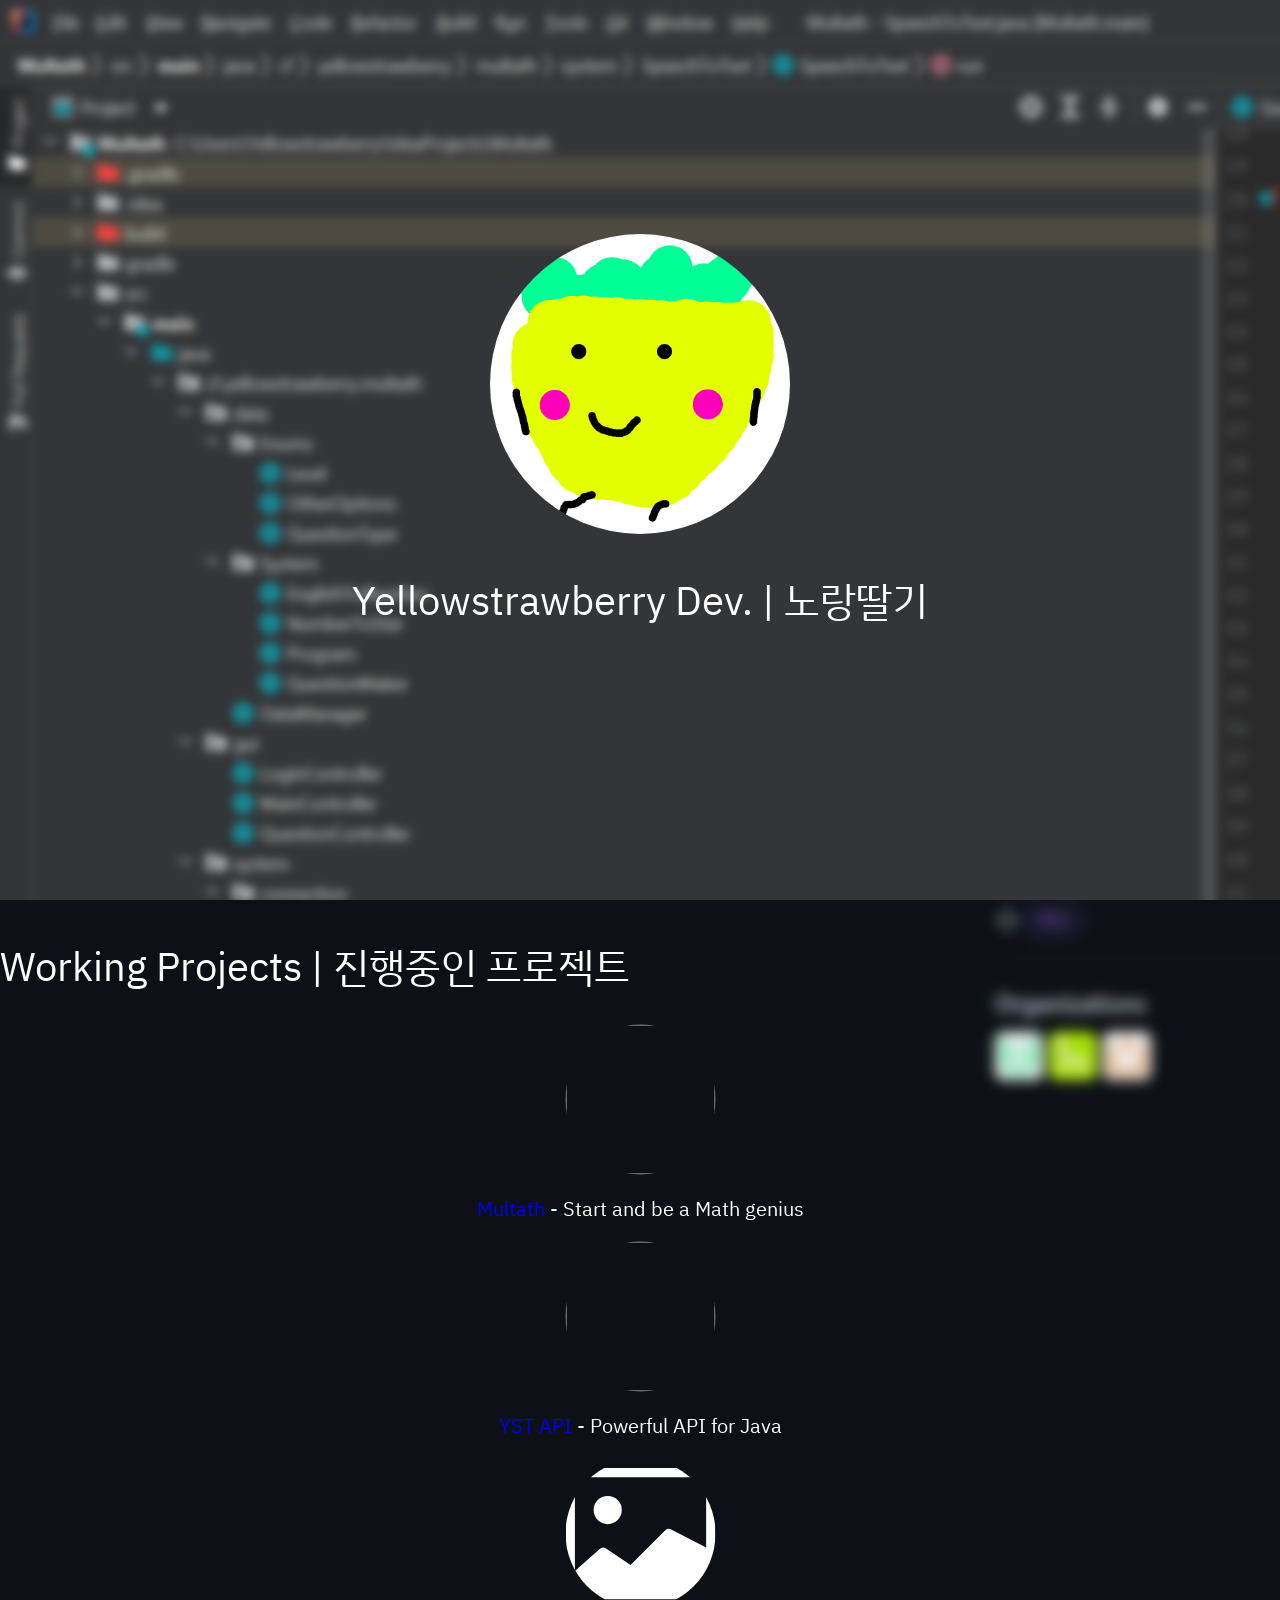
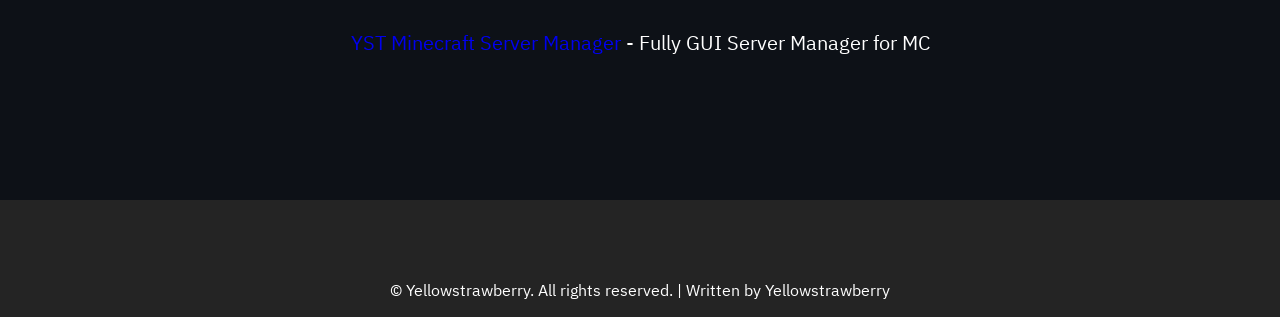
==== index.html @ af4c04db "Update index.html" ====
<html>
    <head>
        <title>Yellowstrawberry Dev. | 노랑딸기</title>
        <meta property="og:title" content="Yellowstrawberry Dev. | 노랑딸기" />
        <meta property="og:type" content="website" />
        <meta property="og:color" content="yellow" />
        <meta property="og:url" content="https://www.yellowstrawberry.cf/" />
        <meta property="og:locale" content="de_DE" />
        <meta property="og:description" content="Developer who can use Java, C#, Python, Html, JS, Css" />
        <meta property="og:site_name" content="Yellowstrawberry Dev. | 노랑딸기" />
        <link rel="preconnect" href="https://fonts.googleapis.com">
        <link rel="preconnect" href="https://fonts.gstatic.com" crossorigin>
        <link href="https://fonts.googleapis.com/css2?family=IBM+Plex+Sans+KR:wght@100&display=swap" rel="stylesheet">
    </head>
    <style>
        p {
            color: white; font-family: 'IBM Plex Sans KR', sans-serif;
        }
    </style>
    <body style="margin: 0; background-color: rgb(36, 36, 36);">
        <div style="background-image: url('imgs/background.png'); background-repeat: no-repeat;background-attachment: fixed; height: 100vh; display: flex;">
            <center style="margin: 0; position: absolute; top: 50%; left: 50%; transform: translate(-50%, -50%);">
                <img src="imgs/logo.png" style="border-radius: 50%; width: 300px;">
                <p style="font-size: 40px;">Yellowstrawberry Dev. | 노랑딸기</p>
            </center>
        </div>
        <div style="background-image: url('imgs/background1.png'); background-repeat: no-repeat; background-attachment: fixed; height: 100vh; display: flex;">
            <p style="font-size: 40px;">Working Projects | 진행중인 프로젝트</p>
            <center style="position: absolute; top: 150vh; left: 50vw; transform: translate(-50%, -50%)">
                <div>
                    <img src="https://multath.cf/images/logo.png" style="border-radius: 50%; width: 150px;">
                    <p style="font-size: 20px;"><a href="https://multath.cf/" style="text-decoration: none;">Multath</a> - Start and be a Math genius</p>
                </div>
                <div>
                    <img src="https://github.com/Yellowstrawberrys/ystapi/raw/main/ystapilogo.png" style="border-radius: 50%; width: 150px;">
                    <p style="font-size: 20px;"><a href="https://github.com/Yellowstrawberrys/ystapi" style="text-decoration: none;">YST API</a> - Powerful API for Java</p>
                </div>
                <div>
                    <img src="imgs/card-image.svg" style="border-radius: 50%; width: 150px;">
                    <p style="font-size: 20px;"><a href="https://github.com/Yellowstrawberrys/YSTMincraftServerManager" style="text-decoration: none;">YST Minecraft Server Manager</a> - Fully GUI Server Manager for MC</p>
                </div>
            </center>
        </div>
        <center style="position: absolute; top: 210vh; left: 50vw; transform: translate(-50%, -50%)">
            <p>© Yellowstrawberry. All rights reserved. | Written by Yellowstrawberry</p>
        </center>
    </body>
</html>
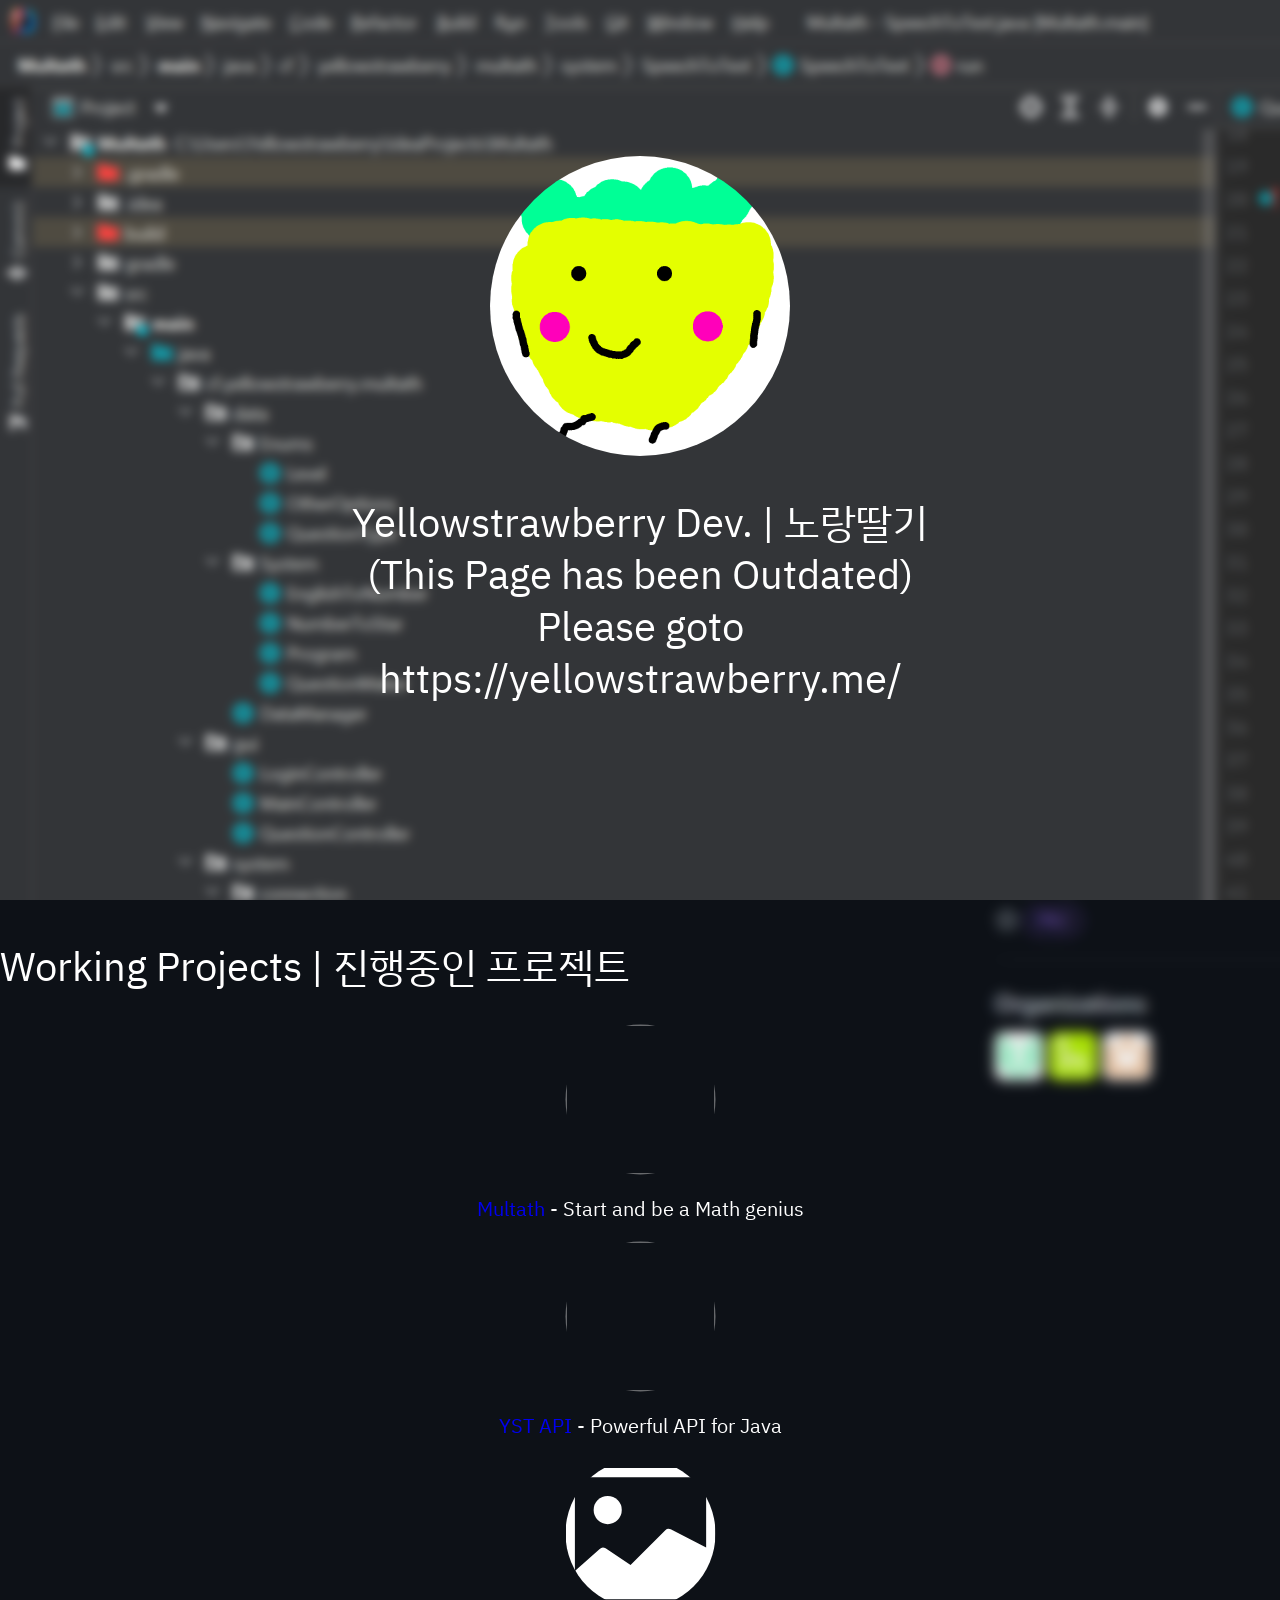
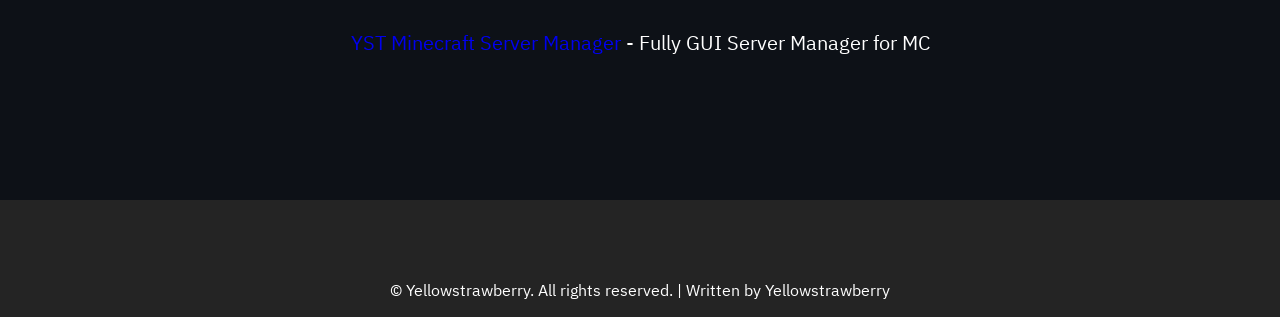
==== commit 7a438514: "Update index.html" ====
--- a/index.html
+++ b/index.html
@@ -1,13 +1,20 @@
 <html>
     <head>
         <title>Yellowstrawberry Dev. | 노랑딸기</title>
-        <meta property="og:title" content="Yellowstrawberry Dev. | 노랑딸기" />
-        <meta property="og:type" content="website" />
-        <meta property="og:color" content="yellow" />
-        <meta property="og:url" content="https://www.yellowstrawberry.cf/" />
-        <meta property="og:locale" content="de_DE" />
-        <meta property="og:description" content="Developer who can use Java, C#, Python, Html, JS, Css" />
-        <meta property="og:site_name" content="Yellowstrawberry Dev. | 노랑딸기" />
+        <meta name="description" content="Developer who can use Java, C#, Python, Html, JS, Css">
+        <meta property="og:url" content="https://www.yellowstrawberry.cf/">
+        <meta property="og:type" content="website">
+        <meta property="og:title" content="Yellowstrawberry Dev. | 노랑딸기">
+        <meta property="og:description" content="Developer who can use Java, C#, Python, Html, JS, Css">
+        <meta property="og:image" content="https://www.yellowstrawberry.cf/imgs/logo.png">
+        <meta property="og:color" content="yellow">
+        <meta property="color" content="yellow">
+        <meta name="twitter:card" content="summary_large_image">
+        <meta property="twitter:domain" content="www.yellowstrawberry.cf">
+        <meta property="twitter:url" content="https://www.yellowstrawberry.cf/">
+        <meta name="twitter:title" content="Yellowstrawberry Dev. | 노랑딸기">
+        <meta name="twitter:description" content="Developer who can use Java, C#, Python, Html, JS, Css">
+        <meta name="twitter:image" content="https://www.yellowstrawberry.cf/imgs/logo.png">
         <link rel="preconnect" href="https://fonts.googleapis.com">
         <link rel="preconnect" href="https://fonts.gstatic.com" crossorigin>
         <link href="https://fonts.googleapis.com/css2?family=IBM+Plex+Sans+KR:wght@100&display=swap" rel="stylesheet">
@@ -21,7 +28,7 @@
         <div style="background-image: url('imgs/background.png'); background-repeat: no-repeat;background-attachment: fixed; height: 100vh; display: flex;">
             <center style="margin: 0; position: absolute; top: 50%; left: 50%; transform: translate(-50%, -50%);">
                 <img src="imgs/logo.png" style="border-radius: 50%; width: 300px;">
-                <p style="font-size: 40px;">Yellowstrawberry Dev. | 노랑딸기</p>
+                <p style="font-size: 40px;">Yellowstrawberry Dev. | 노랑딸기 (This Page has been Outdated) Please goto https://yellowstrawberry.me/</p>
             </center>
         </div>
         <div style="background-image: url('imgs/background1.png'); background-repeat: no-repeat; background-attachment: fixed; height: 100vh; display: flex;">
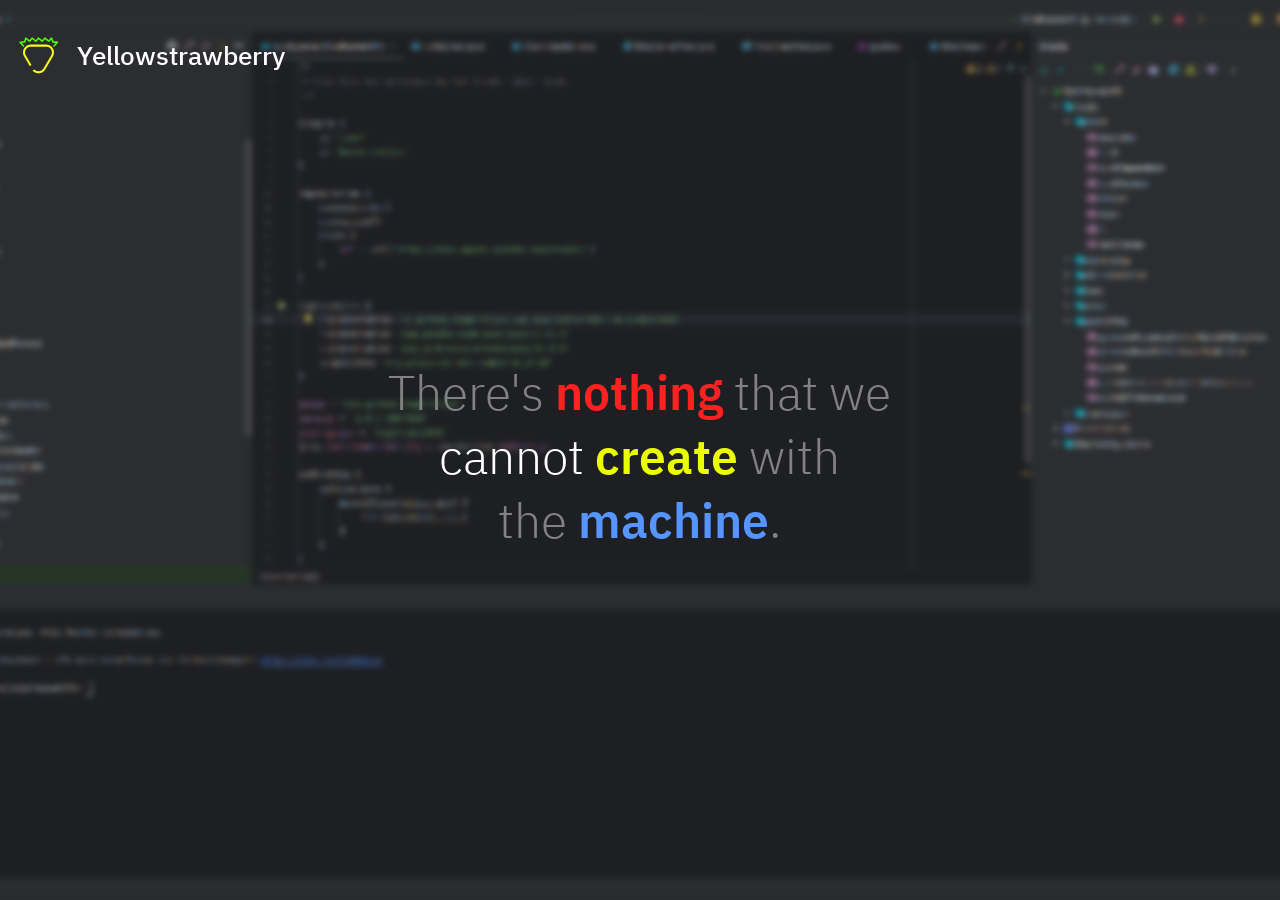
==== commit b2d3e17f: "New site" ====
--- a/index.html
+++ b/index.html
@@ -1,55 +1,23 @@
-<html>
+<!DOCTYPE html>
+<html lang="en">
     <head>
-        <title>Yellowstrawberry Dev. | 노랑딸기</title>
-        <meta name="description" content="Developer who can use Java, C#, Python, Html, JS, Css">
-        <meta property="og:url" content="https://www.yellowstrawberry.cf/">
-        <meta property="og:type" content="website">
-        <meta property="og:title" content="Yellowstrawberry Dev. | 노랑딸기">
-        <meta property="og:description" content="Developer who can use Java, C#, Python, Html, JS, Css">
-        <meta property="og:image" content="https://www.yellowstrawberry.cf/imgs/logo.png">
-        <meta property="og:color" content="yellow">
-        <meta property="color" content="yellow">
-        <meta name="twitter:card" content="summary_large_image">
-        <meta property="twitter:domain" content="www.yellowstrawberry.cf">
-        <meta property="twitter:url" content="https://www.yellowstrawberry.cf/">
-        <meta name="twitter:title" content="Yellowstrawberry Dev. | 노랑딸기">
-        <meta name="twitter:description" content="Developer who can use Java, C#, Python, Html, JS, Css">
-        <meta name="twitter:image" content="https://www.yellowstrawberry.cf/imgs/logo.png">
-        <link rel="preconnect" href="https://fonts.googleapis.com">
-        <link rel="preconnect" href="https://fonts.gstatic.com" crossorigin>
-        <link href="https://fonts.googleapis.com/css2?family=IBM+Plex+Sans+KR:wght@100&display=swap" rel="stylesheet">
+        <title>Yellowstrawberry Dev.</title>
+        <link rel="stylesheet" href="main.css"/>
+        <meta charset="utf-8"/>
     </head>
-    <style>
-        p {
-            color: white; font-family: 'IBM Plex Sans KR', sans-serif;
-        }
-    </style>
-    <body style="margin: 0; background-color: rgb(36, 36, 36);">
-        <div style="background-image: url('imgs/background.png'); background-repeat: no-repeat;background-attachment: fixed; height: 100vh; display: flex;">
-            <center style="margin: 0; position: absolute; top: 50%; left: 50%; transform: translate(-50%, -50%);">
-                <img src="imgs/logo.png" style="border-radius: 50%; width: 300px;">
-                <p style="font-size: 40px;">Yellowstrawberry Dev. | 노랑딸기 (This Page has been Outdated) Please goto https://yellowstrawberry.me/</p>
-            </center>
+    <body>
+        <div id="logoArea">
+            <div id="title">
+                <img src="imgs/logo.svg" id="logo" align="left" />
+                <p>Yellowstrawberry</p>
+            </div>
         </div>
-        <div style="background-image: url('imgs/background1.png'); background-repeat: no-repeat; background-attachment: fixed; height: 100vh; display: flex;">
-            <p style="font-size: 40px;">Working Projects | 진행중인 프로젝트</p>
-            <center style="position: absolute; top: 150vh; left: 50vw; transform: translate(-50%, -50%)">
-                <div>
-                    <img src="https://multath.cf/images/logo.png" style="border-radius: 50%; width: 150px;">
-                    <p style="font-size: 20px;"><a href="https://multath.cf/" style="text-decoration: none;">Multath</a> - Start and be a Math genius</p>
-                </div>
-                <div>
-                    <img src="https://github.com/Yellowstrawberrys/ystapi/raw/main/ystapilogo.png" style="border-radius: 50%; width: 150px;">
-                    <p style="font-size: 20px;"><a href="https://github.com/Yellowstrawberrys/ystapi" style="text-decoration: none;">YST API</a> - Powerful API for Java</p>
-                </div>
-                <div>
-                    <img src="imgs/card-image.svg" style="border-radius: 50%; width: 150px;">
-                    <p style="font-size: 20px;"><a href="https://github.com/Yellowstrawberrys/YSTMincraftServerManager" style="text-decoration: none;">YST Minecraft Server Manager</a> - Fully GUI Server Manager for MC</p>
-                </div>
-            </center>
+        <div id="textArea">
+            <p id="texts">
+                There's <strong class="bold red">nothing</strong> that we<br/>
+                <strong class="thin">cannot</strong> <strong class="bold yellow">create</strong> with<br/>
+                the <strong class="bold blue">machine</strong>.
+            </p>
         </div>
-        <center style="position: absolute; top: 210vh; left: 50vw; transform: translate(-50%, -50%)">
-            <p>© Yellowstrawberry. All rights reserved. | Written by Yellowstrawberry</p>
-        </center>
     </body>
-</html>
+</html>
--- a/main.css
+++ b/main.css
@@ -0,0 +1,82 @@
+@import url('https://fonts.googleapis.com/css2?family=IBM+Plex+Sans+KR:wght@300;500;600&display=swap');
+
+:root {
+    font-family: 'IBM Plex Sans KR', sans-serif;
+    color: white;
+}
+
+body {
+    margin: 0;
+    background-image: url('imgs/background.png');
+    width: 100vw;
+    height: 100vh;
+    background-position: center;
+    background-repeat: no-repeat;
+    background-size: cover;
+    background-color: #2b2d30;
+    
+    display: grid;
+    grid-template-areas: 
+    "🟦 🟦 🟦 🟦 🟦 🟦 🟦"
+    ". . . . . . ."
+    ". . ⬜ ⬜ ⬜ . ."
+    ". . . . . . ."
+    ". . . . . . .";
+}
+
+#logoArea {
+    grid-area: 🟦;
+}
+
+#textArea {
+    grid-area: ⬜;
+}
+
+#title {
+    padding: 1%;
+    display: flex;
+    align-items: center;
+}
+
+#title > p {
+    font-size: 160%;
+    margin-left: 1%;
+    font-weight: 500;
+}
+
+#logo {
+    width: 5%;
+    max-width: min(7vh, 4vw);
+}
+
+#texts {
+    color: #828282;
+    font-size: 300%;
+    text-align: center;
+    font-weight: 300;
+}
+
+strong {
+    text-decoration: none;
+    color: white;
+}
+
+strong.bold {
+    font-weight: 600;
+}
+
+strong.thin {
+    font-weight: 300;
+}
+
+strong.bold.yellow {
+    color: #EAFF00;
+}
+
+strong.bold.red {
+    color: #FF2121;
+}
+
+strong.bold.blue {
+    color: #5694FF;
+}
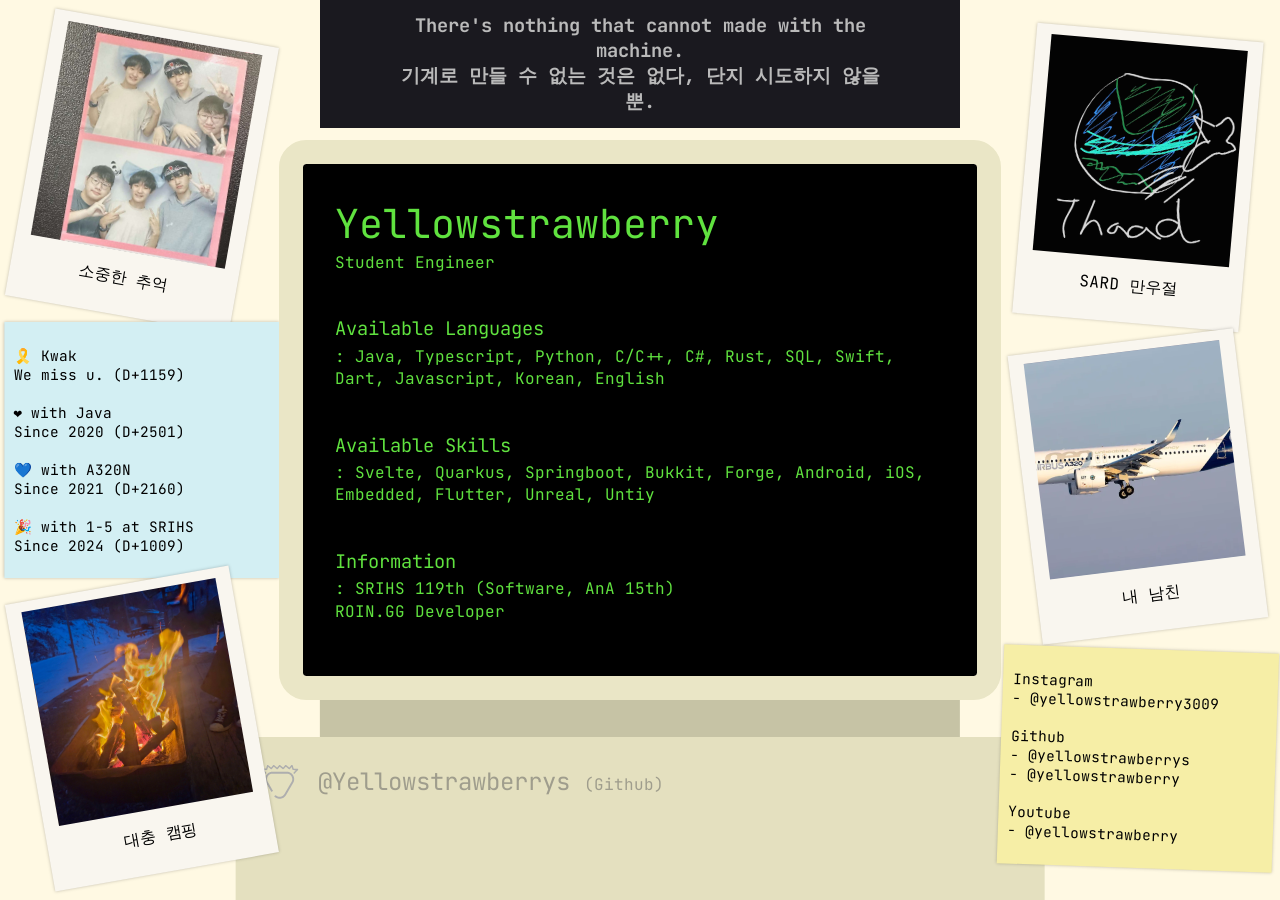
==== commit 3d343be4: "Add files via upload" ====
--- a/index.html
+++ b/index.html
@@ -1,23 +1,21 @@
-<!DOCTYPE html>
-<html lang="en">
-    <head>
-        <title>Yellowstrawberry Dev.</title>
-        <link rel="stylesheet" href="main.css"/>
-        <meta charset="utf-8"/>
-    </head>
-    <body>
-        <div id="logoArea">
-            <div id="title">
-                <img src="imgs/logo.svg" id="logo" align="left" />
-                <p>Yellowstrawberry</p>
-            </div>
-        </div>
-        <div id="textArea">
-            <p id="texts">
-                There's <strong class="bold red">nothing</strong> that we<br/>
-                <strong class="thin">cannot</strong> <strong class="bold yellow">create</strong> with<br/>
-                the <strong class="bold blue">machine</strong>.
-            </p>
-        </div>
-    </body>
-</html>+<!doctype html>
+<html lang="en">
+  <head>
+    <meta charset="UTF-8" />
+    <link rel="icon" type="image/svg+xml" href="/logo.svg" />
+    <meta name="viewport" content="width=device-width, initial-scale=1.0" />
+    <title>노랑딸기 | yellowstrawberry</title>
+    <meta name="title" content="노랑딸기">
+    <meta name="description" content="학생 소프트웨어 엔지니어">
+    <meta name="keywords" content="개발자, 학생, 노랑딸기, yellowstrawberry, yst">
+    <meta name="robots" content="noindex, nofollow">
+    <meta http-equiv="Content-Type" content="text/html; charset=utf-8">
+    <meta name="language" content="Korean">
+    <script type="module" crossorigin src="/assets/index-DdBpiEhi.js"></script>
+    <link rel="stylesheet" crossorigin href="/assets/index-L9ia_8eT.css">
+  </head>
+  <body>
+    <div id="app"></div>+
+  </body>
+</html>
--- a/assets/index-L9ia_8eT.css
+++ b/assets/index-L9ia_8eT.css
@@ -0,0 +1 @@
+@import"https://fonts.googleapis.com/css2?family=JetBrains+Mono:ital,wght@0,100..800;1,100..800&display=swap";#b{position:absolute;background-color:#1a191f;margin:0;padding:1% 5%;left:50%;transform:translate(-50%);color:#bababa;box-sizing:border-box;text-align:center}body{margin:0;font-family:JetBrains Mono,monospace;font-optical-sizing:auto;background-color:#fff9e3}#app{height:100vh;display:flex;justify-content:space-around;overflow:hidden}main{position:relative;width:100%;box-sizing:border-box;flex:.6;background-color:#000;margin:1rem 1rem 14rem;outline:1.5rem solid #EAE6C6;color:#60e23f;padding:2rem;max-width:47rem;align-self:end;border-radius:.2rem}main *{margin:0;font-weight:400;line-height:1.4}main>div{position:absolute;z-index:-1;left:50%;transform:translate(-50%)}#cphead{bottom:-15%;width:95%;height:12%;background-color:#c6c3a5}#cpbody{bottom:-57%;width:120%;height:45%;box-sizing:border-box;padding:3%;background-color:#e4e0bf}#logo{display:flex;align-items:center;color:#9f9d8d}#logo small{font-size:1rem}#logo img{float:left;height:3rem;filter:brightness(.8)}main h1{font-size:2.5rem}main h3+p{margin-top:.2rem}sidebar{flex:.19;display:flex;flex-flow:column;justify-content:space-around;box-sizing:border-box;padding:1.5rem 0}@media screen and (max-width: 768px){#b{width:100%}sidebar{display:none}main{flex:.9;padding:1rem;outline:1rem solid #EAE6C6}h1{font-size:1.8rem}h3{font-size:1rem}main h3+p{font-size:.9rem}#cpbody{width:110%}}.pic.svelte-1v34nh4{margin-left:50%;display:grid;justify-items:center;padding:.6rem;width:13rem;height:17rem;grid-template-rows:80% 20%;background-color:#f9f6ef;box-shadow:0 0 .2rem #00000040}#note.svelte-uw1lkg{width:16rem;padding:.6rem;box-shadow:0 0 .2rem #00000040;margin-left:50%}
